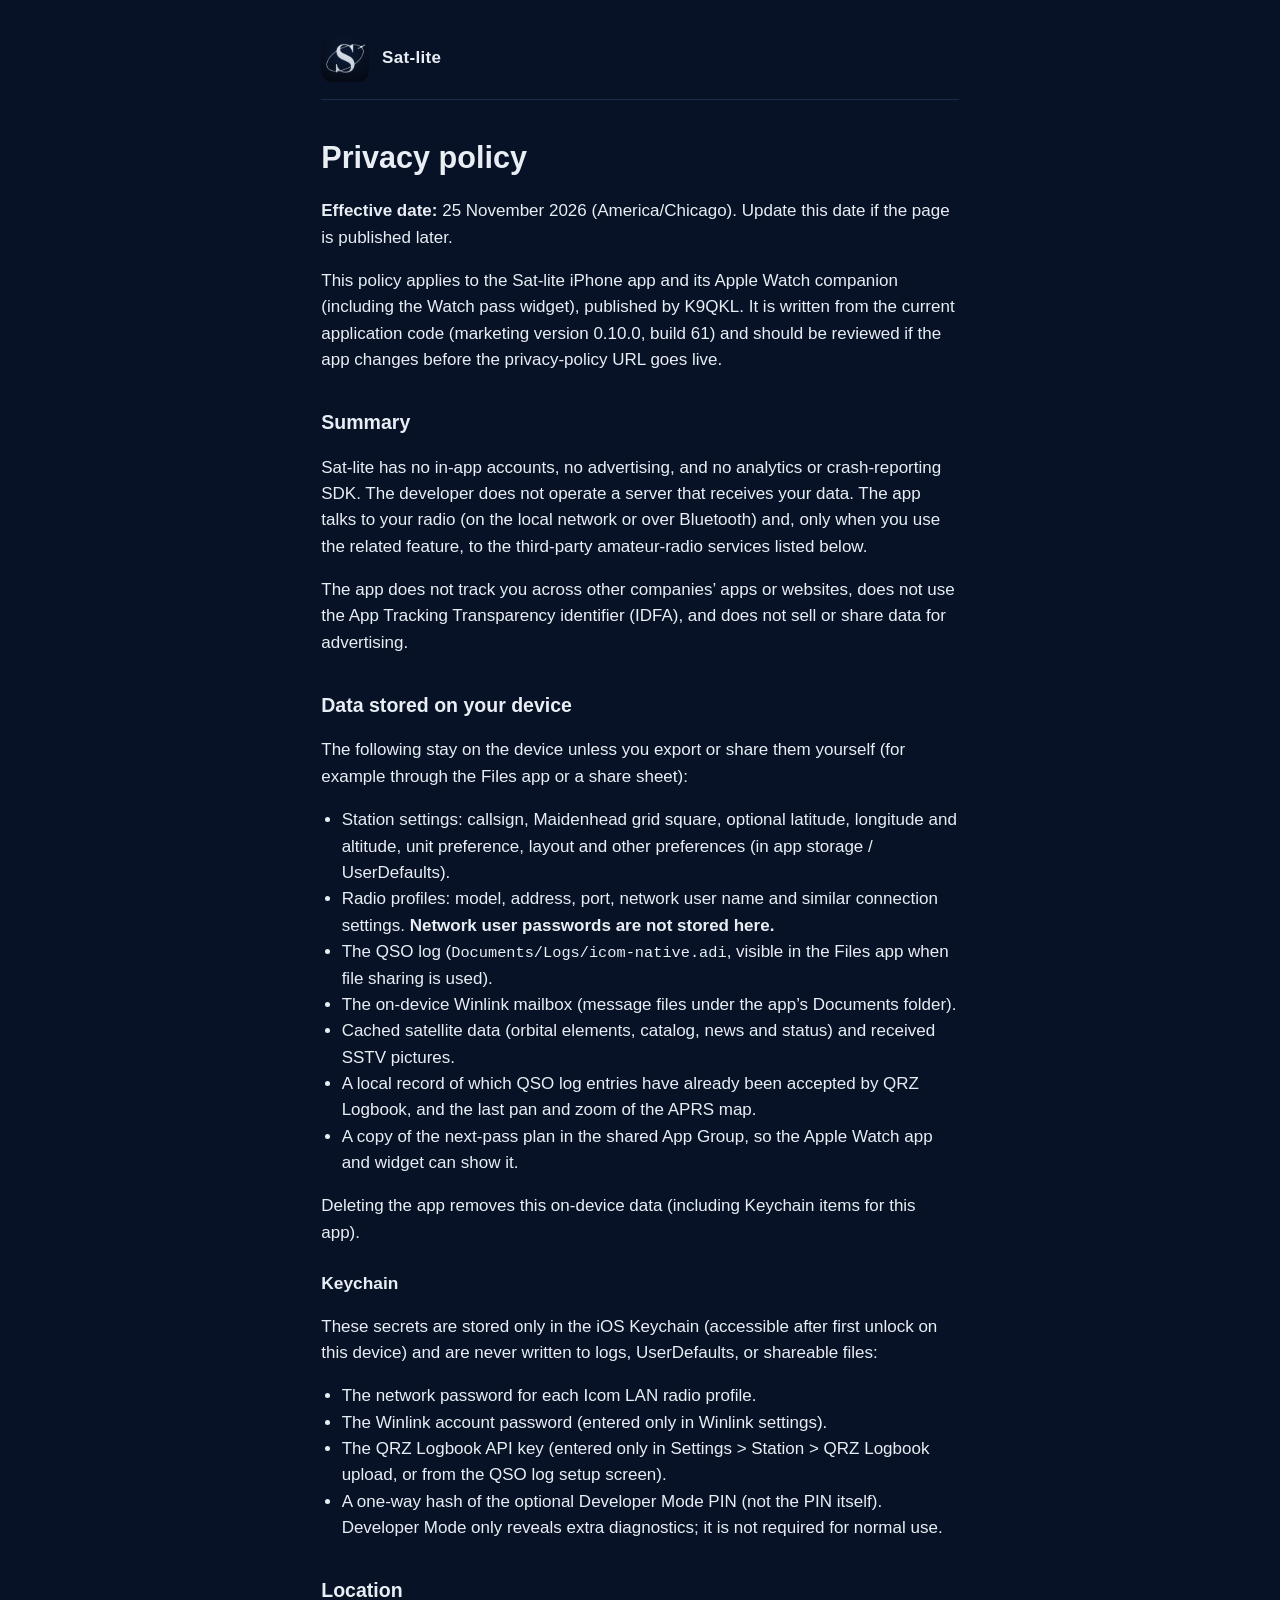
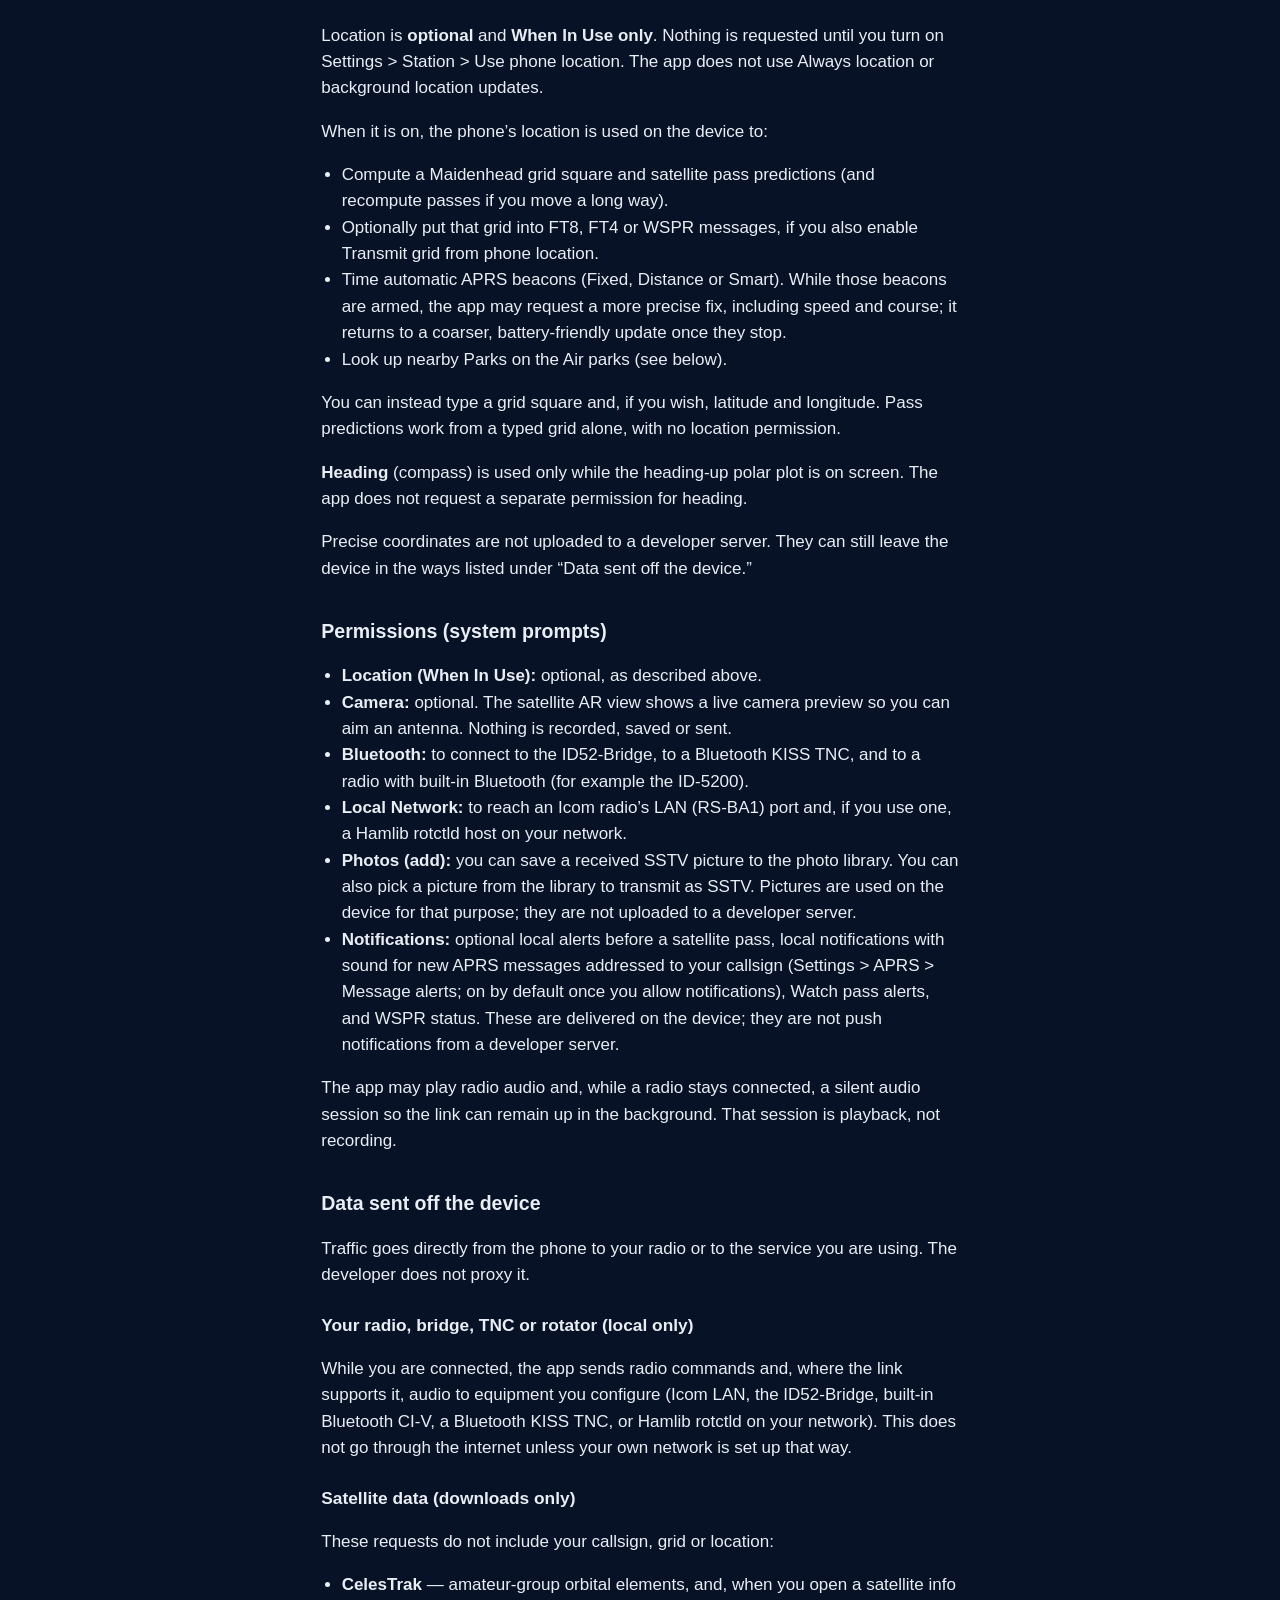
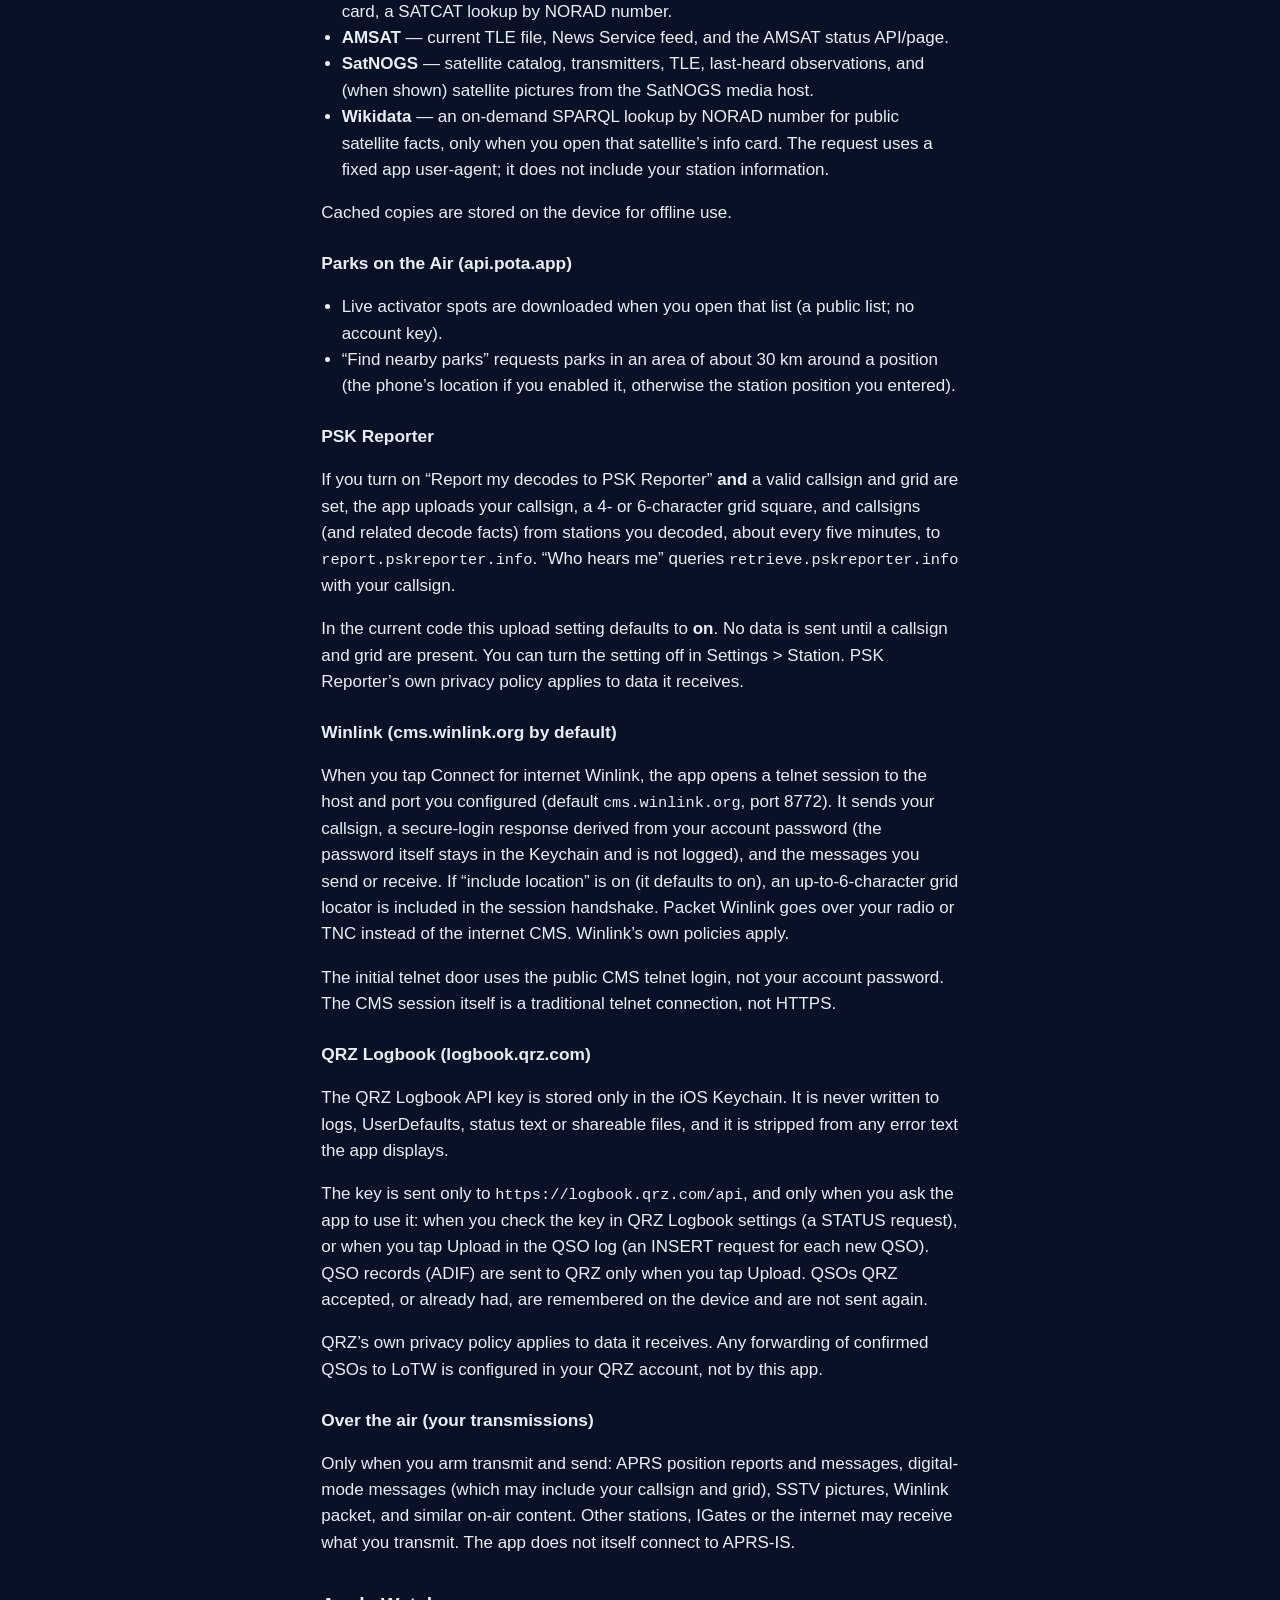
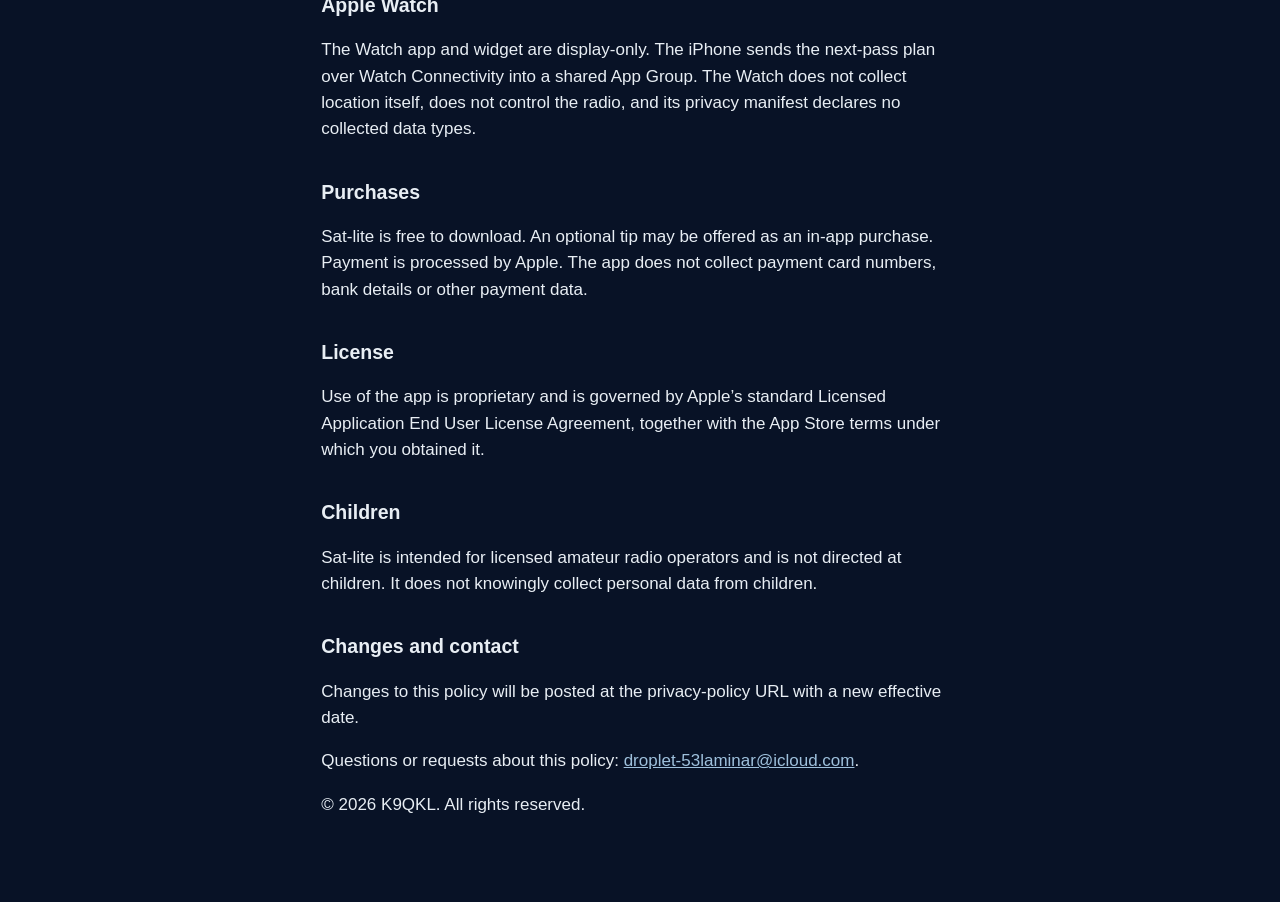
==== privacy/index.html @ 7e6edb57 "Add Sat-lite marketing, support and privacy pages. Public GitHub Pages site only. Does not include a" ====
<!doctype html>
<html lang="en">
<head>
  <meta charset="utf-8">
  <meta name="viewport" content="width=device-width,initial-scale=1">
  <title>Sat-lite privacy policy</title>
  <link rel="stylesheet" href="../style.css">
</head>
<body>
<main>
  <header>
    <img src="../icon.png" alt="">
    <a href="../">Sat-lite</a>
  </header>
  <h1>Privacy policy</h1>
<p><strong>Effective date:</strong> 25 November 2026 (America/Chicago). Update this date if the page is published later.</p>
<p>This policy applies to the Sat-lite iPhone app and its Apple Watch companion (including the Watch pass widget), published by K9QKL. It is written from the current application code (marketing version 0.10.0, build 61) and should be reviewed if the app changes before the privacy-policy URL goes live.</p>
<h2>Summary</h2>
<p>Sat-lite has no in-app accounts, no advertising, and no analytics or crash-reporting SDK. The developer does not operate a server that receives your data. The app talks to your radio (on the local network or over Bluetooth) and, only when you use the related feature, to the third-party amateur-radio services listed below.</p>
<p>The app does not track you across other companies’ apps or websites, does not use the App Tracking Transparency identifier (IDFA), and does not sell or share data for advertising.</p>
<h2>Data stored on your device</h2>
<p>The following stay on the device unless you export or share them yourself (for example through the Files app or a share sheet):</p>
<ul>
<li>Station settings: callsign, Maidenhead grid square, optional latitude, longitude and altitude, unit preference, layout and other preferences (in app storage / UserDefaults).</li>
<li>Radio profiles: model, address, port, network user name and similar connection settings. <strong>Network user passwords are not stored here.</strong></li>
<li>The QSO log (<code>Documents/Logs/icom-native.adi</code>, visible in the Files app when file sharing is used).</li>
<li>The on-device Winlink mailbox (message files under the app’s Documents folder).</li>
<li>Cached satellite data (orbital elements, catalog, news and status) and received SSTV pictures.</li>
<li>A local record of which QSO log entries have already been accepted by QRZ Logbook, and the last pan and zoom of the APRS map.</li>
<li>A copy of the next-pass plan in the shared App Group, so the Apple Watch app and widget can show it.</li>
</ul>
<p>Deleting the app removes this on-device data (including Keychain items for this app).</p>
<h3>Keychain</h3>
<p>These secrets are stored only in the iOS Keychain (accessible after first unlock on this device) and are never written to logs, UserDefaults, or shareable files:</p>
<ul>
<li>The network password for each Icom LAN radio profile.</li>
<li>The Winlink account password (entered only in Winlink settings).</li>
<li>The QRZ Logbook API key (entered only in Settings &gt; Station &gt; QRZ Logbook upload, or from the QSO log setup screen).</li>
<li>A one-way hash of the optional Developer Mode PIN (not the PIN itself). Developer Mode only reveals extra diagnostics; it is not required for normal use.</li>
</ul>
<h2>Location</h2>
<p>Location is <strong>optional</strong> and <strong>When In Use only</strong>. Nothing is requested until you turn on Settings &gt; Station &gt; Use phone location. The app does not use Always location or background location updates.</p>
<p>When it is on, the phone’s location is used on the device to:</p>
<ul>
<li>Compute a Maidenhead grid square and satellite pass predictions (and recompute passes if you move a long way).</li>
<li>Optionally put that grid into FT8, FT4 or WSPR messages, if you also enable Transmit grid from phone location.</li>
<li>Time automatic APRS beacons (Fixed, Distance or Smart). While those beacons are armed, the app may request a more precise fix, including speed and course; it returns to a coarser, battery-friendly update once they stop.</li>
<li>Look up nearby Parks on the Air parks (see below).</li>
</ul>
<p>You can instead type a grid square and, if you wish, latitude and longitude. Pass predictions work from a typed grid alone, with no location permission.</p>
<p><strong>Heading</strong> (compass) is used only while the heading-up polar plot is on screen. The app does not request a separate permission for heading.</p>
<p>Precise coordinates are not uploaded to a developer server. They can still leave the device in the ways listed under “Data sent off the device.”</p>
<h2>Permissions (system prompts)</h2>
<ul>
<li><strong>Location (When In Use):</strong> optional, as described above.</li>
<li><strong>Camera:</strong> optional. The satellite AR view shows a live camera preview so you can aim an antenna. Nothing is recorded, saved or sent.</li>
<li><strong>Bluetooth:</strong> to connect to the ID52-Bridge, to a Bluetooth KISS TNC, and to a radio with built-in Bluetooth (for example the ID-5200).</li>
<li><strong>Local Network:</strong> to reach an Icom radio’s LAN (RS-BA1) port and, if you use one, a Hamlib rotctld host on your network.</li>
<li><strong>Photos (add):</strong> you can save a received SSTV picture to the photo library. You can also pick a picture from the library to transmit as SSTV. Pictures are used on the device for that purpose; they are not uploaded to a developer server.</li>
<li><strong>Notifications:</strong> optional local alerts before a satellite pass, local notifications with sound for new APRS messages addressed to your callsign (Settings &gt; APRS &gt; Message alerts; on by default once you allow notifications), Watch pass alerts, and WSPR status. These are delivered on the device; they are not push notifications from a developer server.</li>
</ul>
<p>The app may play radio audio and, while a radio stays connected, a silent audio session so the link can remain up in the background. That session is playback, not recording.</p>
<h2>Data sent off the device</h2>
<p>Traffic goes directly from the phone to your radio or to the service you are using. The developer does not proxy it.</p>
<h3>Your radio, bridge, TNC or rotator (local only)</h3>
<p>While you are connected, the app sends radio commands and, where the link supports it, audio to equipment you configure (Icom LAN, the ID52-Bridge, built-in Bluetooth CI-V, a Bluetooth KISS TNC, or Hamlib rotctld on your network). This does not go through the internet unless your own network is set up that way.</p>
<h3>Satellite data (downloads only)</h3>
<p>These requests do not include your callsign, grid or location:</p>
<ul>
<li><strong>CelesTrak</strong> — amateur-group orbital elements, and, when you open a satellite info card, a SATCAT lookup by NORAD number.</li>
<li><strong>AMSAT</strong> — current TLE file, News Service feed, and the AMSAT status API/page.</li>
<li><strong>SatNOGS</strong> — satellite catalog, transmitters, TLE, last-heard observations, and (when shown) satellite pictures from the SatNOGS media host.</li>
<li><strong>Wikidata</strong> — an on-demand SPARQL lookup by NORAD number for public satellite facts, only when you open that satellite’s info card. The request uses a fixed app user-agent; it does not include your station information.</li>
</ul>
<p>Cached copies are stored on the device for offline use.</p>
<h3>Parks on the Air (api.pota.app)</h3>
<ul>
<li>Live activator spots are downloaded when you open that list (a public list; no account key).</li>
<li>“Find nearby parks” requests parks in an area of about 30 km around a position (the phone’s location if you enabled it, otherwise the station position you entered).</li>
</ul>
<h3>PSK Reporter</h3>
<p>If you turn on “Report my decodes to PSK Reporter” <strong>and</strong> a valid callsign and grid are set, the app uploads your callsign, a 4- or 6-character grid square, and callsigns (and related decode facts) from stations you decoded, about every five minutes, to <code>report.pskreporter.info</code>. “Who hears me” queries <code>retrieve.pskreporter.info</code> with your callsign.</p>
<p>In the current code this upload setting defaults to <strong>on</strong>. No data is sent until a callsign and grid are present. You can turn the setting off in Settings &gt; Station. PSK Reporter’s own privacy policy applies to data it receives.</p>
<h3>Winlink (cms.winlink.org by default)</h3>
<p>When you tap Connect for internet Winlink, the app opens a telnet session to the host and port you configured (default <code>cms.winlink.org</code>, port 8772). It sends your callsign, a secure-login response derived from your account password (the password itself stays in the Keychain and is not logged), and the messages you send or receive. If “include location” is on (it defaults to on), an up-to-6-character grid locator is included in the session handshake. Packet Winlink goes over your radio or TNC instead of the internet CMS. Winlink’s own policies apply.</p>
<p>The initial telnet door uses the public CMS telnet login, not your account password. The CMS session itself is a traditional telnet connection, not HTTPS.</p>
<h3>QRZ Logbook (logbook.qrz.com)</h3>
<p>The QRZ Logbook API key is stored only in the iOS Keychain. It is never written to logs, UserDefaults, status text or shareable files, and it is stripped from any error text the app displays.</p>
<p>The key is sent only to <code>https://logbook.qrz.com/api</code>, and only when you ask the app to use it: when you check the key in QRZ Logbook settings (a STATUS request), or when you tap Upload in the QSO log (an INSERT request for each new QSO). QSO records (ADIF) are sent to QRZ only when you tap Upload. QSOs QRZ accepted, or already had, are remembered on the device and are not sent again.</p>
<p>QRZ’s own privacy policy applies to data it receives. Any forwarding of confirmed QSOs to LoTW is configured in your QRZ account, not by this app.</p>
<h3>Over the air (your transmissions)</h3>
<p>Only when you arm transmit and send: APRS position reports and messages, digital-mode messages (which may include your callsign and grid), SSTV pictures, Winlink packet, and similar on-air content. Other stations, IGates or the internet may receive what you transmit. The app does not itself connect to APRS-IS.</p>
<h2>Apple Watch</h2>
<p>The Watch app and widget are display-only. The iPhone sends the next-pass plan over Watch Connectivity into a shared App Group. The Watch does not collect location itself, does not control the radio, and its privacy manifest declares no collected data types.</p>
<h2>Purchases</h2>
<p>Sat-lite is free to download. An optional tip may be offered as an in-app purchase. Payment is processed by Apple. The app does not collect payment card numbers, bank details or other payment data.</p>
<h2>License</h2>
<p>Use of the app is proprietary and is governed by Apple’s standard Licensed Application End User License Agreement, together with the App Store terms under which you obtained it.</p>
<h2>Children</h2>
<p>Sat-lite is intended for licensed amateur radio operators and is not directed at children. It does not knowingly collect personal data from children.</p>
<h2>Changes and contact</h2>
<p>Changes to this policy will be posted at the privacy-policy URL with a new effective date.</p>
<p>Questions or requests about this policy: <a href="mailto:droplet-53laminar@icloud.com">droplet-53laminar@icloud.com</a>.</p>
<p>© 2026 K9QKL. All rights reserved.</p>
</main>
</body>
</html>
---- style.css ----
/* Sat-lite GitHub Pages */
:root {
  --bg: #081226;
  --bg-2: #0c1a33;
  --fg: #e8eef4;
  --muted: #9aa7b5;
  --line: #1c2c48;
  --accent: #c5d0db;
  --link: #9ec0dc;
}
* { box-sizing: border-box; }
html, body {
  margin: 0;
  padding: 0;
  background: var(--bg);
  color: var(--fg);
  font: 17px/1.55 "IBM Plex Sans", "Helvetica Neue", Helvetica, Arial, sans-serif;
}
main {
  max-width: 40rem;
  margin: 0 auto;
  padding: 2rem 1.25rem 4rem;
}
header {
  display: flex;
  align-items: center;
  gap: 0.75rem;
  margin-bottom: 2rem;
  padding-bottom: 1rem;
  border-bottom: 1px solid var(--line);
}
header img {
  width: 48px;
  height: 48px;
  border-radius: 11px;
}
header a {
  color: var(--fg);
  text-decoration: none;
  font-weight: 600;
  letter-spacing: 0.02em;
}
h1 { font-size: 1.8rem; font-weight: 600; margin: 0 0 0.75rem; }
h2 { font-size: 1.15rem; font-weight: 600; margin: 2rem 0 0.6rem; }
p, li { color: var(--fg); }
.muted, .placeholder { color: var(--muted); }
a { color: var(--link); }
table { border-collapse: collapse; width: 100%; margin: 1rem 0; font-size: 0.95rem; }
th, td { border: 1px solid var(--line); padding: 0.5rem 0.6rem; text-align: left; vertical-align: top; }
th { background: var(--bg-2); }
footer {
  margin-top: 3rem;
  padding-top: 1rem;
  border-top: 1px solid var(--line);
  color: var(--muted);
  font-size: 0.9rem;
}
.banner {
  background: var(--bg-2);
  border: 1px dashed #5a6d82;
  color: #d7c07a;
  padding: 0.75rem 1rem;
  margin-bottom: 1.5rem;
  border-radius: 6px;
  font-size: 0.95rem;
}
ul { padding-left: 1.2rem; }
h3 { font-size: 1.02rem; font-weight: 600; margin: 1.4rem 0 0.5rem; }
code { font-family: "IBM Plex Mono", ui-monospace, monospace; font-size: 0.9em; }
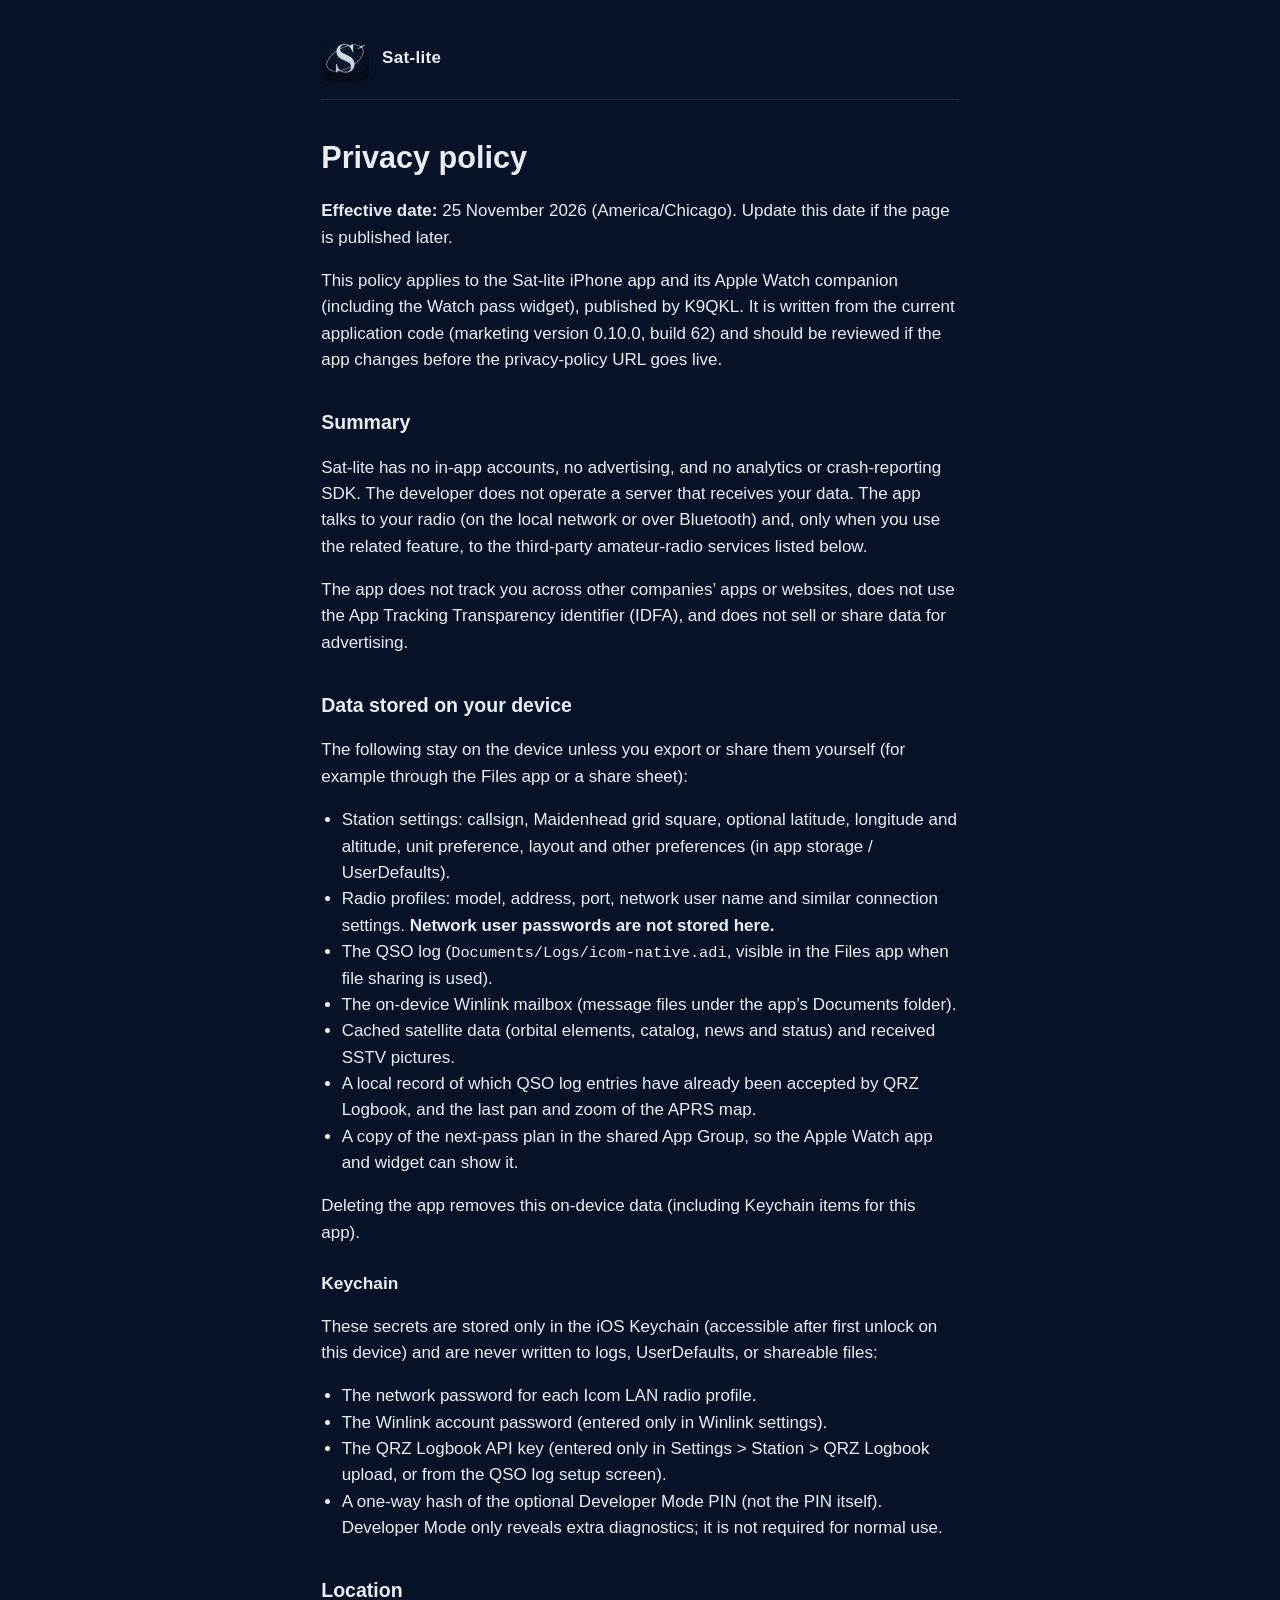
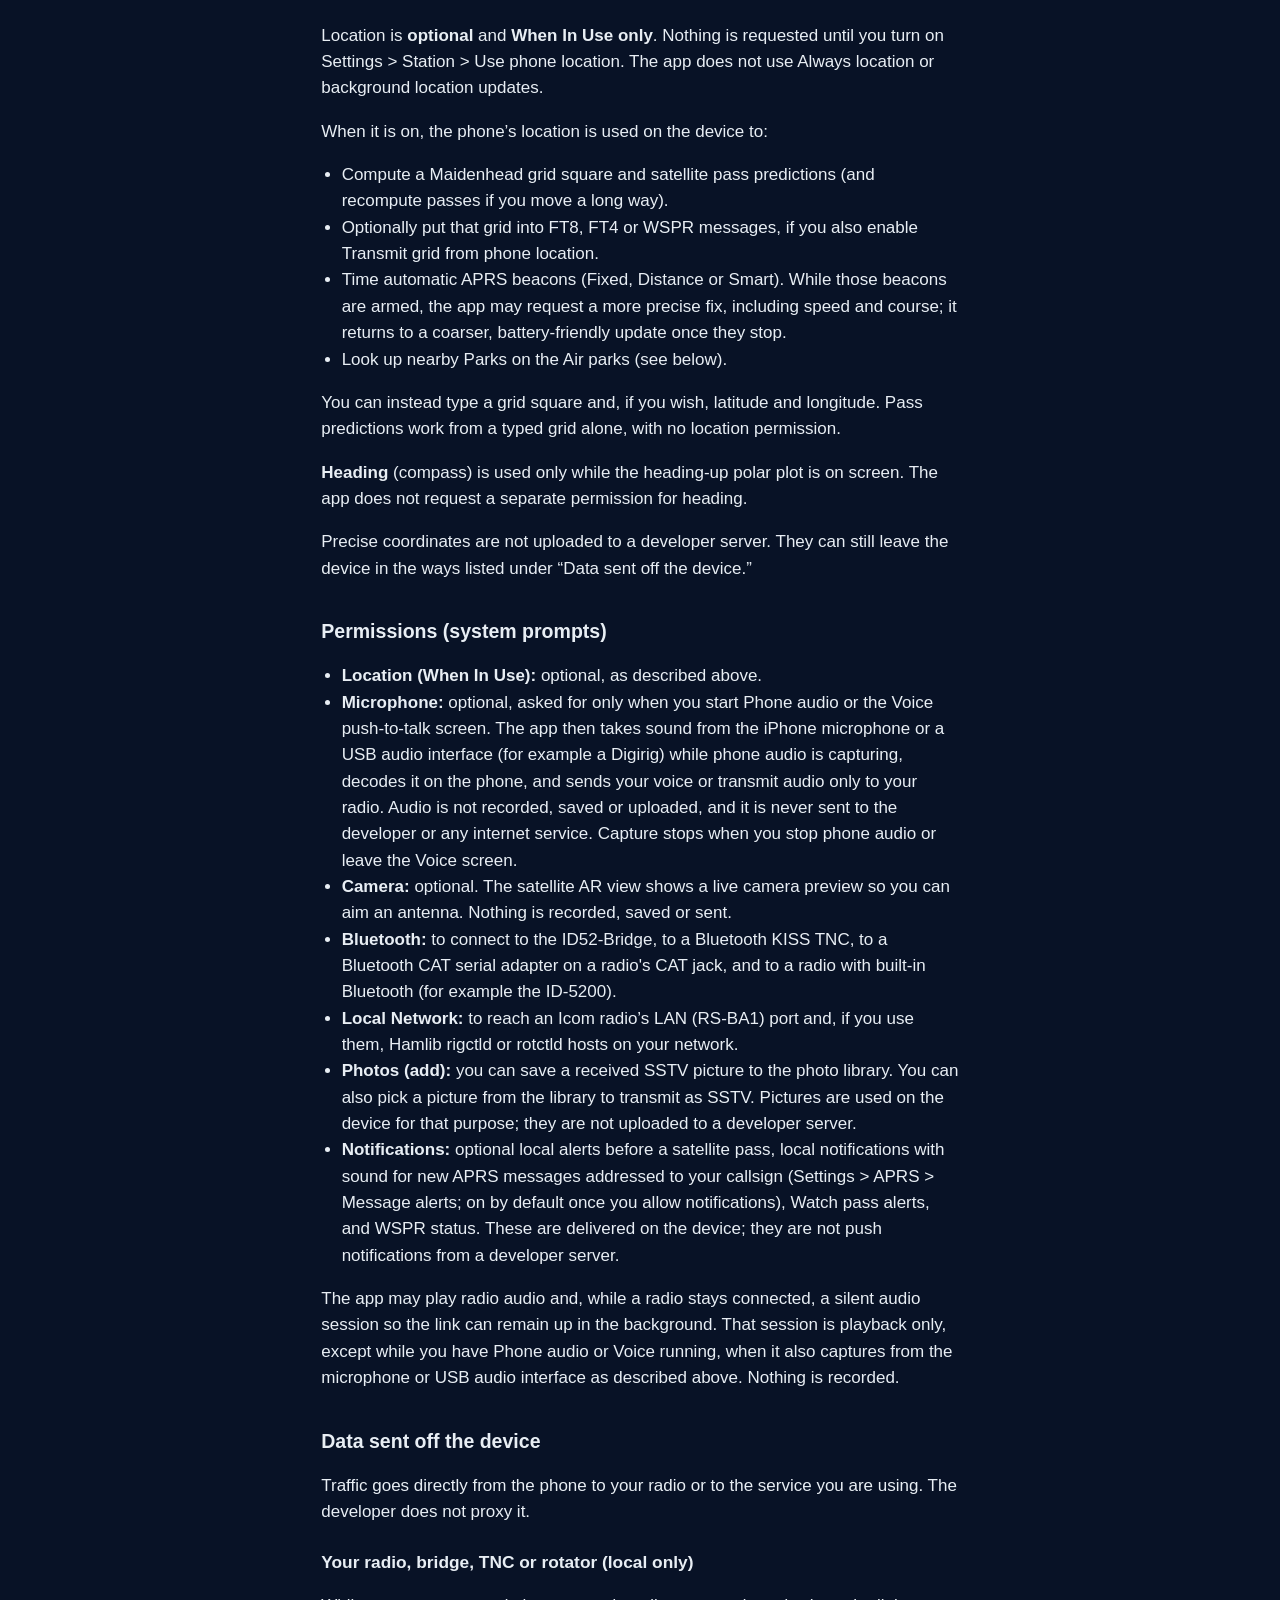
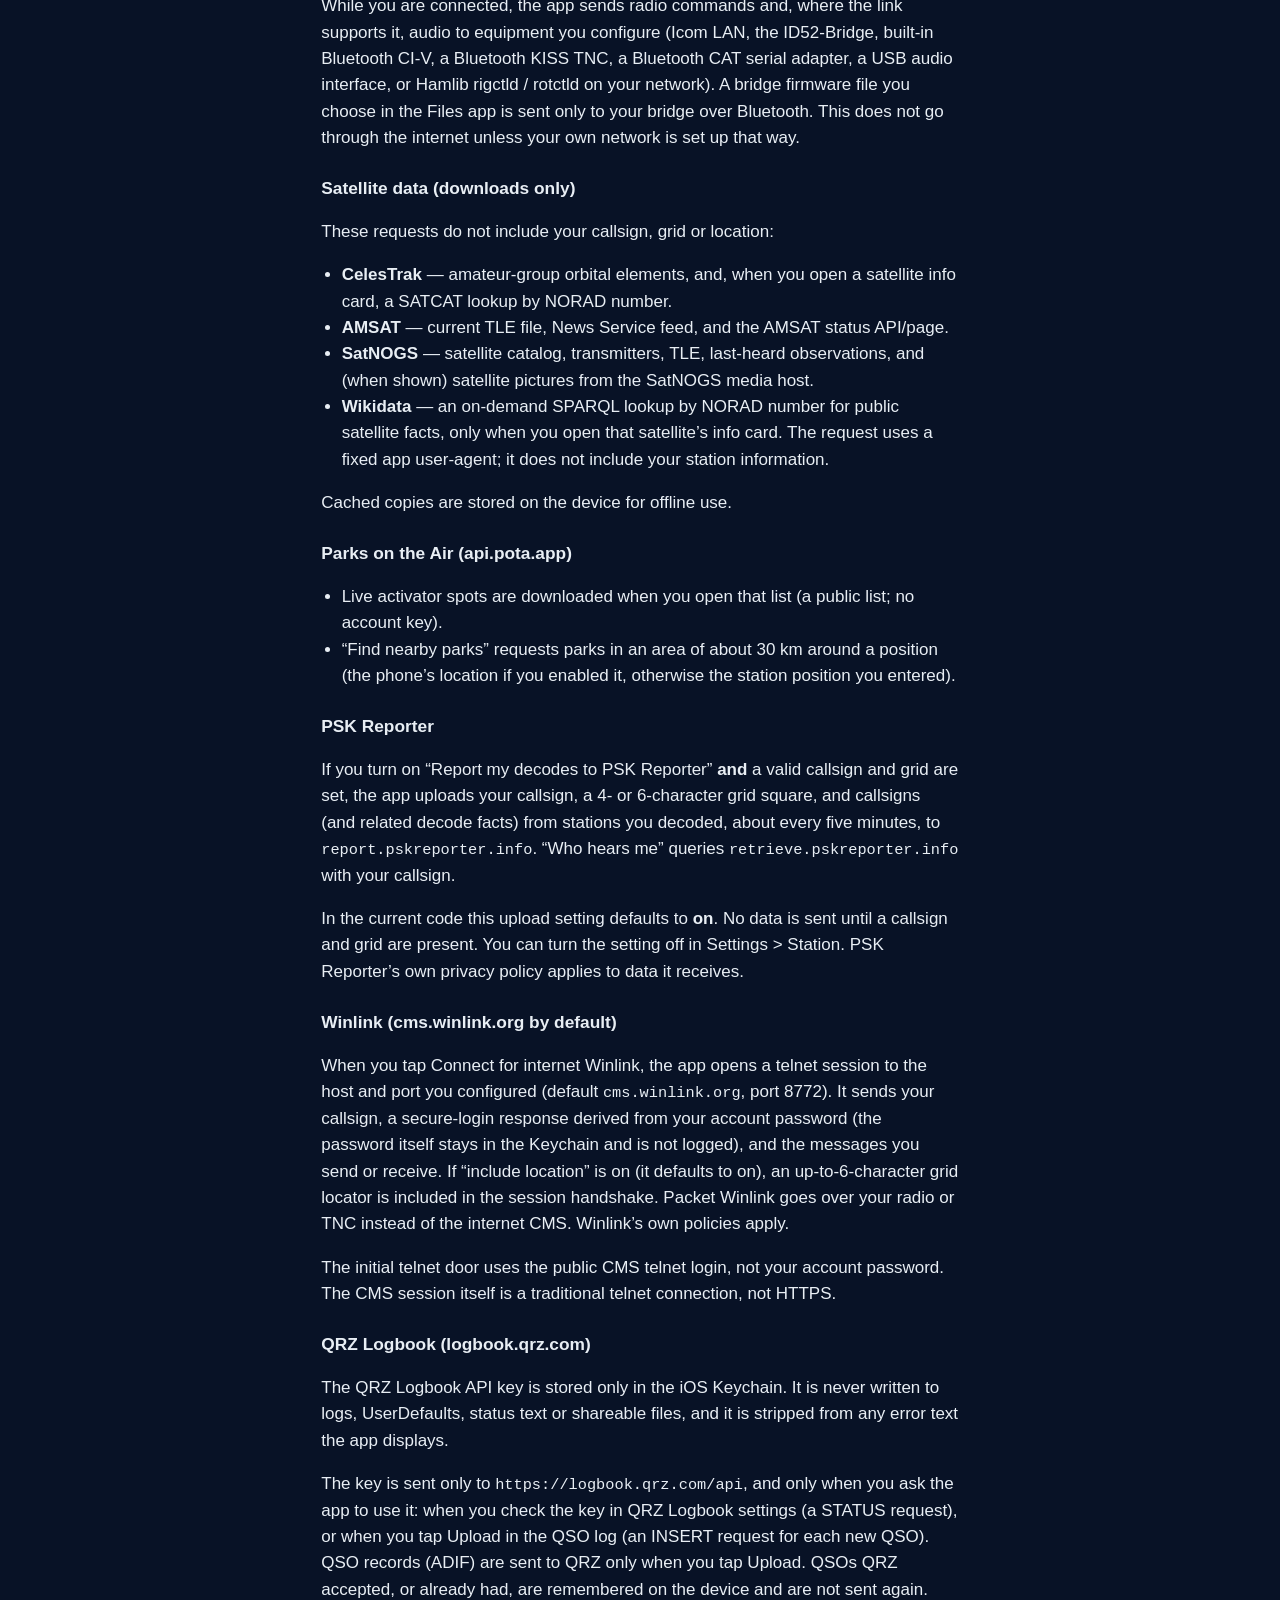
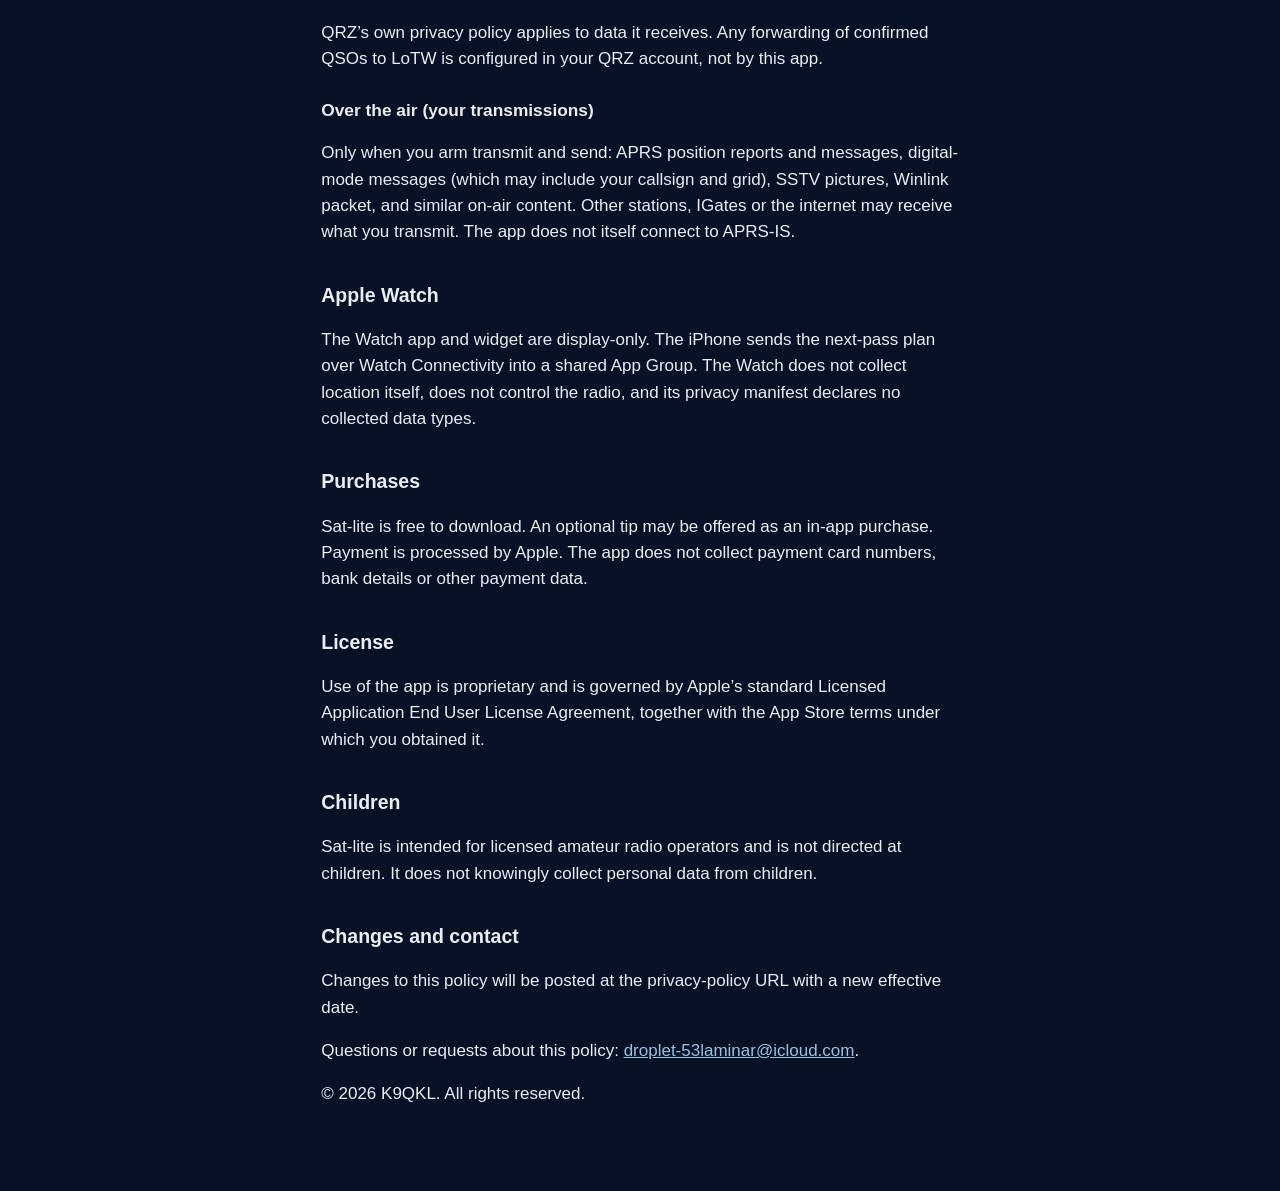
==== commit 3bf48d1f: "Privacy: microphone used only while phone audio or voice is running, audio stays on the device and g" ====
--- a/privacy/index.html
+++ b/privacy/index.html
@@ -14,7 +14,7 @@
   </header>
   <h1>Privacy policy</h1>
 <p><strong>Effective date:</strong> 25 November 2026 (America/Chicago). Update this date if the page is published later.</p>
-<p>This policy applies to the Sat-lite iPhone app and its Apple Watch companion (including the Watch pass widget), published by K9QKL. It is written from the current application code (marketing version 0.10.0, build 61) and should be reviewed if the app changes before the privacy-policy URL goes live.</p>
+<p>This policy applies to the Sat-lite iPhone app and its Apple Watch companion (including the Watch pass widget), published by K9QKL. It is written from the current application code (marketing version 0.10.0, build 62) and should be reviewed if the app changes before the privacy-policy URL goes live.</p>
 <h2>Summary</h2>
 <p>Sat-lite has no in-app accounts, no advertising, and no analytics or crash-reporting SDK. The developer does not operate a server that receives your data. The app talks to your radio (on the local network or over Bluetooth) and, only when you use the related feature, to the third-party amateur-radio services listed below.</p>
 <p>The app does not track you across other companies’ apps or websites, does not use the App Tracking Transparency identifier (IDFA), and does not sell or share data for advertising.</p>
@@ -53,17 +53,18 @@
 <h2>Permissions (system prompts)</h2>
 <ul>
 <li><strong>Location (When In Use):</strong> optional, as described above.</li>
+<li><strong>Microphone:</strong> optional, asked for only when you start Phone audio or the Voice push-to-talk screen. The app then takes sound from the iPhone microphone or a USB audio interface (for example a Digirig) while phone audio is capturing, decodes it on the phone, and sends your voice or transmit audio only to your radio. Audio is not recorded, saved or uploaded, and it is never sent to the developer or any internet service. Capture stops when you stop phone audio or leave the Voice screen.</li>
 <li><strong>Camera:</strong> optional. The satellite AR view shows a live camera preview so you can aim an antenna. Nothing is recorded, saved or sent.</li>
-<li><strong>Bluetooth:</strong> to connect to the ID52-Bridge, to a Bluetooth KISS TNC, and to a radio with built-in Bluetooth (for example the ID-5200).</li>
-<li><strong>Local Network:</strong> to reach an Icom radio’s LAN (RS-BA1) port and, if you use one, a Hamlib rotctld host on your network.</li>
+<li><strong>Bluetooth:</strong> to connect to the ID52-Bridge, to a Bluetooth KISS TNC, to a Bluetooth CAT serial adapter on a radio's CAT jack, and to a radio with built-in Bluetooth (for example the ID-5200).</li>
+<li><strong>Local Network:</strong> to reach an Icom radio’s LAN (RS-BA1) port and, if you use them, Hamlib rigctld or rotctld hosts on your network.</li>
 <li><strong>Photos (add):</strong> you can save a received SSTV picture to the photo library. You can also pick a picture from the library to transmit as SSTV. Pictures are used on the device for that purpose; they are not uploaded to a developer server.</li>
 <li><strong>Notifications:</strong> optional local alerts before a satellite pass, local notifications with sound for new APRS messages addressed to your callsign (Settings &gt; APRS &gt; Message alerts; on by default once you allow notifications), Watch pass alerts, and WSPR status. These are delivered on the device; they are not push notifications from a developer server.</li>
 </ul>
-<p>The app may play radio audio and, while a radio stays connected, a silent audio session so the link can remain up in the background. That session is playback, not recording.</p>
+<p>The app may play radio audio and, while a radio stays connected, a silent audio session so the link can remain up in the background. That session is playback only, except while you have Phone audio or Voice running, when it also captures from the microphone or USB audio interface as described above. Nothing is recorded.</p>
 <h2>Data sent off the device</h2>
 <p>Traffic goes directly from the phone to your radio or to the service you are using. The developer does not proxy it.</p>
 <h3>Your radio, bridge, TNC or rotator (local only)</h3>
-<p>While you are connected, the app sends radio commands and, where the link supports it, audio to equipment you configure (Icom LAN, the ID52-Bridge, built-in Bluetooth CI-V, a Bluetooth KISS TNC, or Hamlib rotctld on your network). This does not go through the internet unless your own network is set up that way.</p>
+<p>While you are connected, the app sends radio commands and, where the link supports it, audio to equipment you configure (Icom LAN, the ID52-Bridge, built-in Bluetooth CI-V, a Bluetooth KISS TNC, a Bluetooth CAT serial adapter, a USB audio interface, or Hamlib rigctld / rotctld on your network). A bridge firmware file you choose in the Files app is sent only to your bridge over Bluetooth. This does not go through the internet unless your own network is set up that way.</p>
 <h3>Satellite data (downloads only)</h3>
 <p>These requests do not include your callsign, grid or location:</p>
 <ul>
